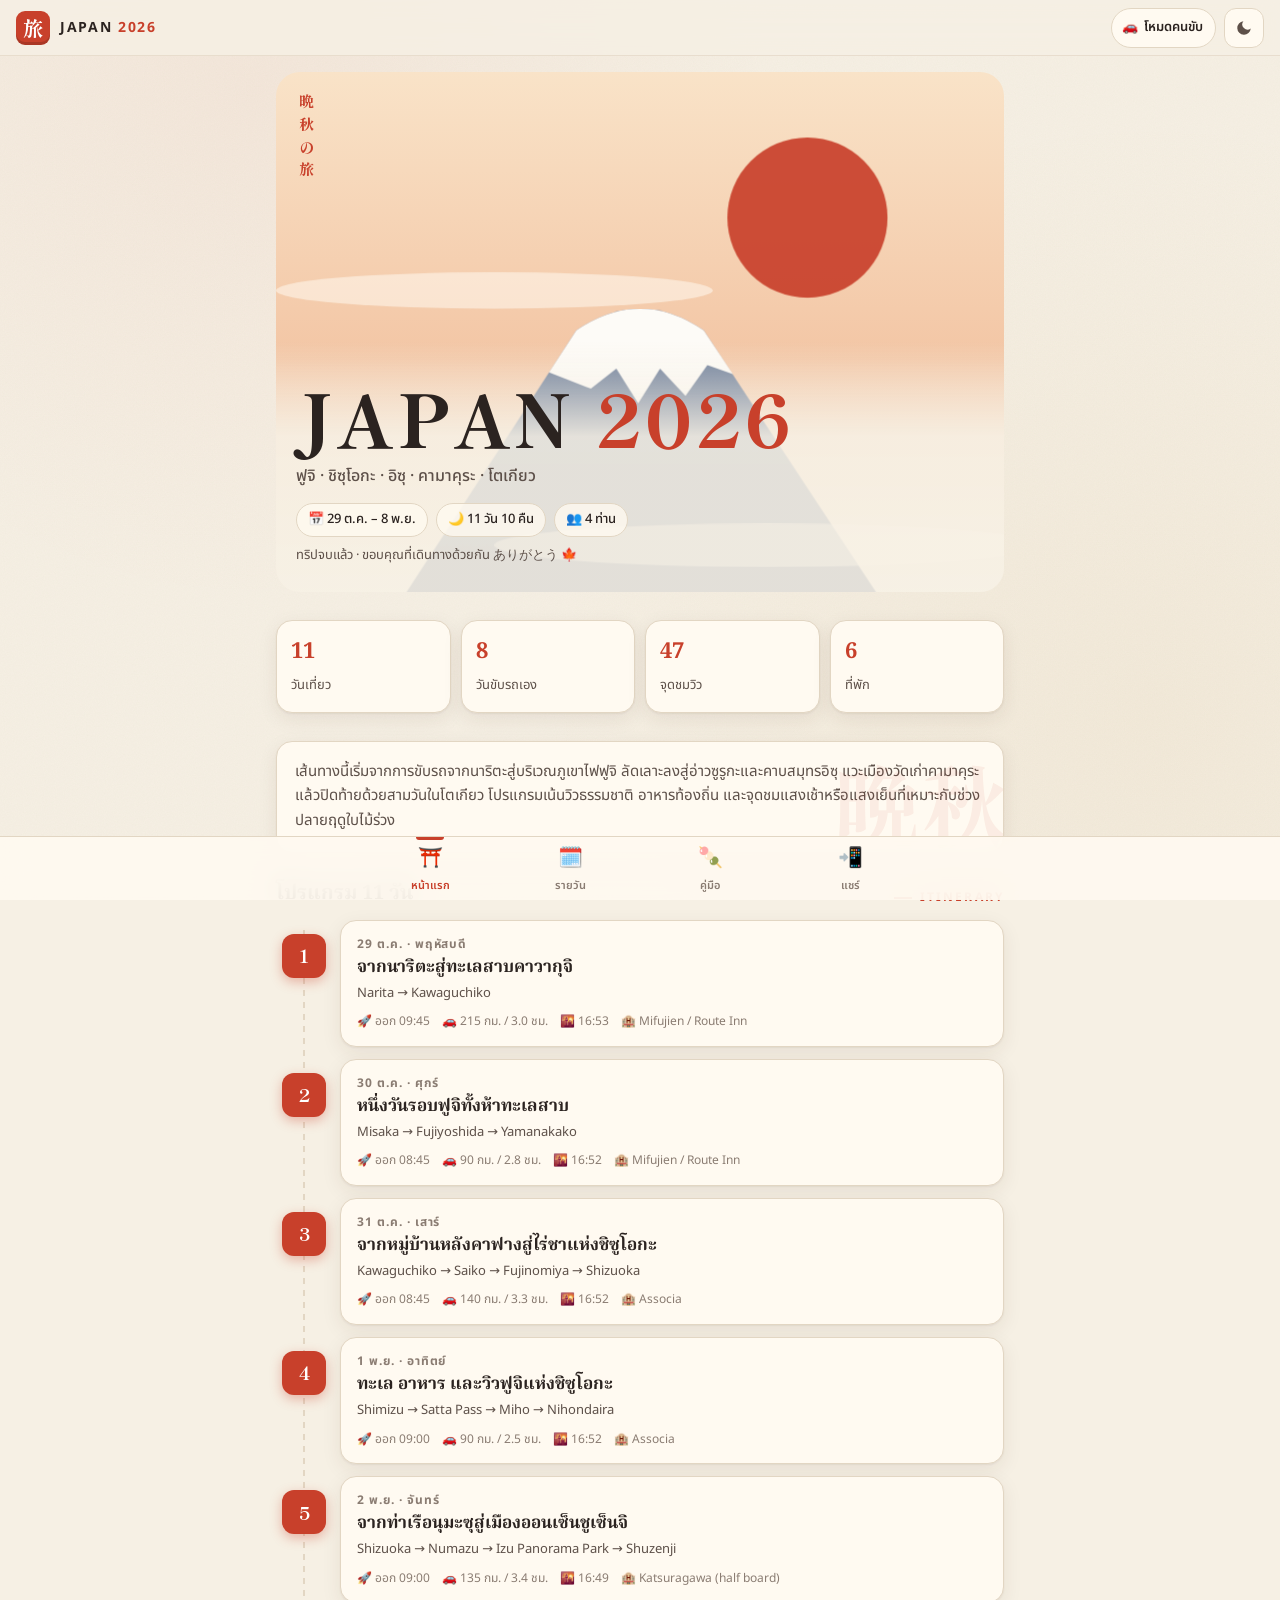
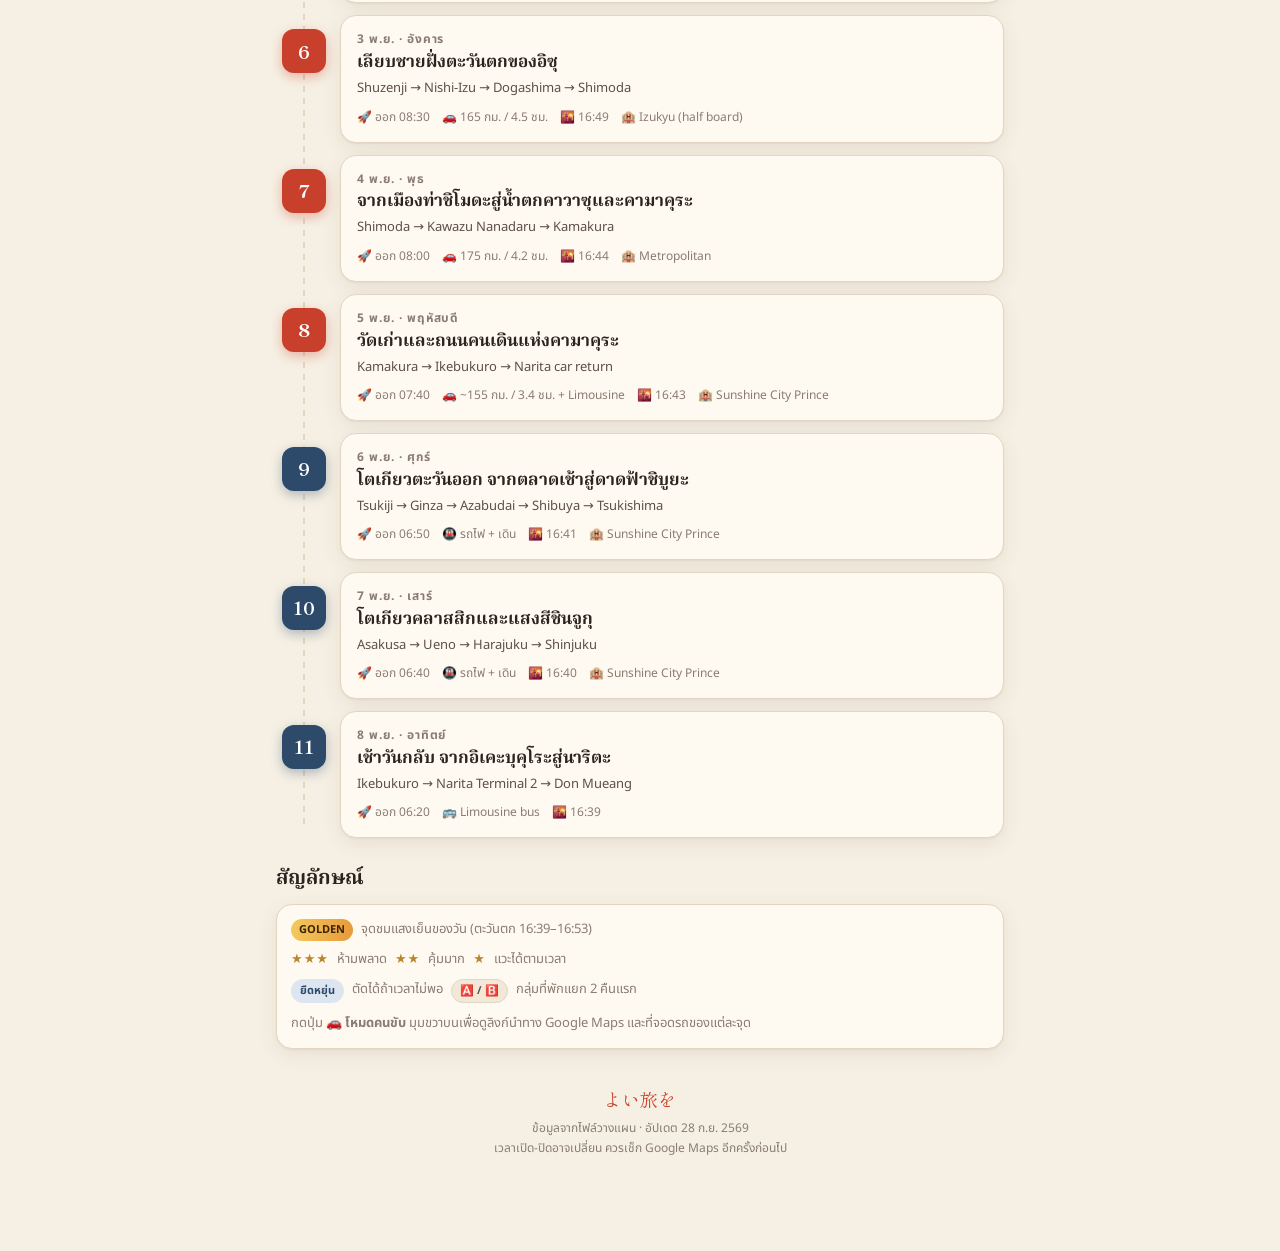
==== site/index.html @ 9a6230aa "Add Japan 2026 trip website for GitHub Pages Static, no-build site (HTML/CSS/JS + JSON) with a late-" ====
<!doctype html>
<html lang="th">
<head>
  <meta charset="utf-8">
  <meta name="viewport" content="width=device-width, initial-scale=1, viewport-fit=cover">
  <meta name="robots" content="noindex, nofollow">
  <title>Japan 2026 · 晩秋の旅</title>
  <meta name="description" content="โปรแกรมทริปญี่ปุ่น 29 ต.ค. – 8 พ.ย. 2026 · ฟูจิ ชิซุโอกะ อิซุ คามาคุระ โตเกียว">
  <meta name="theme-color" content="#f6f0e4" media="(prefers-color-scheme: light)">
  <meta name="theme-color" content="#16120f" media="(prefers-color-scheme: dark)">
  <meta property="og:title" content="Japan 2026 · 晩秋の旅">
  <meta property="og:description" content="11 วัน 10 คืน · ฟูจิ ชิซุโอกะ อิซุ คามาคุระ โตเกียว">
  <meta property="og:image" content="https://boytheerapol.github.io/japan-2026/icons/og.png">
  <link rel="manifest" href="manifest.webmanifest">
  <link rel="icon" href="icons/icon.svg" type="image/svg+xml">
  <link rel="apple-touch-icon" href="icons/apple-touch-icon.png">
  <meta name="apple-mobile-web-app-capable" content="yes">
  <meta name="apple-mobile-web-app-status-bar-style" content="default">
  <meta name="apple-mobile-web-app-title" content="Japan 2026">
  <link rel="preconnect" href="https://fonts.googleapis.com">
  <link rel="preconnect" href="https://fonts.gstatic.com" crossorigin>
  <link href="https://fonts.googleapis.com/css2?family=Noto+Sans+Thai:wght@400;500;600;700&family=Noto+Serif+Thai:wght@600;700&family=Shippori+Mincho:wght@600;800&display=swap" rel="stylesheet">
  <link rel="stylesheet" href="styles.css">
</head>
<body>
  <a class="skip" href="#main">ข้ามไปเนื้อหา</a>

  <header class="topbar" id="topbar">
    <a class="brand" href="#/" aria-label="หน้าแรก">
      <span class="brand-mark" aria-hidden="true">旅</span>
      <span class="brand-text">JAPAN <b>2026</b></span>
    </a>
    <div class="top-actions">
      <button class="mode-toggle" id="modeToggle" type="button" aria-pressed="false">
        <span class="mode-icon" aria-hidden="true">🚗</span>
        <span class="mode-label">โหมดคนขับ</span>
      </button>
      <button class="icon-btn" id="themeToggle" type="button" aria-label="สลับธีมสว่าง/มืด">
        <svg viewBox="0 0 24 24" aria-hidden="true"><path d="M21 12.8A9 9 0 1 1 11.2 3a7 7 0 0 0 9.8 9.8Z"/></svg>
      </button>
    </div>
  </header>

  <div class="offline-pill" id="offlinePill" hidden>ออฟไลน์ · ใช้ข้อมูลที่บันทึกไว้</div>

  <main id="main" tabindex="-1">
    <div class="loading" id="loading">
      <div class="loading-fuji" aria-hidden="true"></div>
      <p>กำลังโหลดโปรแกรม…</p>
    </div>
  </main>

  <nav class="tabbar" id="tabbar" aria-label="เมนูหลัก">
    <a href="#/" data-tab="home"><span aria-hidden="true">⛩️</span><small>หน้าแรก</small></a>
    <a href="#/day/1" data-tab="day"><span aria-hidden="true">🗓️</span><small>รายวัน</small></a>
    <a href="#/parking" data-tab="parking" class="driver-only"><span aria-hidden="true">🅿️</span><small>ที่จอด</small></a>
    <a href="#/guide/food" data-tab="guide"><span aria-hidden="true">🍡</span><small>คู่มือ</small></a>
    <a href="#/share" data-tab="share"><span aria-hidden="true">📲</span><small>แชร์</small></a>
  </nav>

  <div class="toast" id="toast" role="status" aria-live="polite"></div>

  <svg width="0" height="0" style="position:absolute" aria-hidden="true">
    <symbol id="leaf" viewBox="0 0 100 100">
      <path d="M50 4 58 30 79 17 72 41 96 44 76 58 86 76 61 68 53 92 51 99 49 99 47 92 39 68 14 76 24 58 4 44 28 41 21 17 42 30Z"/>
    </symbol>
  </svg>

  <script src="app.js" defer></script>
</body>
</html>
---- site/styles.css ----
/* ==========================================================================
   Japan 2026 — 晩秋 (late autumn) theme
   Washi paper, vermillion torii, momiji, sumi ink. Mobile first.
   ========================================================================== */

:root {
  --washi: #f6f0e4;
  --paper: #fffaf1;
  --paper-2: #f1e8d8;
  --ink: #2b2320;
  --ink-2: #5d5049;
  --ink-3: #8a7c72;
  --line: #e2d6c3;
  --shu: #c8402b;          /* vermillion (torii) */
  --shu-soft: #f7dfd6;
  --momiji: #d9642b;
  --gold: #b8862e;
  --gold-soft: #f6e9c9;
  --matcha: #5f7340;
  --matcha-soft: #e6ecd8;
  --ai: #2e4a6b;           /* indigo */
  --ai-soft: #dde6f0;
  --sky-1: #f9e3c8;
  --sky-2: #f3c6a5;
  --fuji-1: #6d7f9c;
  --fuji-2: #45587a;
  --snow: #fdfbf7;
  --shadow: 0 1px 2px rgb(60 40 20 / .06), 0 6px 20px rgb(60 40 20 / .08);
  --shadow-lg: 0 10px 40px rgb(60 40 20 / .16);
  --radius: 16px;
  --radius-sm: 10px;
  --tabbar-h: 64px;
  --topbar-h: 56px;
  --safe-b: env(safe-area-inset-bottom, 0px);
  --font: "Noto Sans Thai", system-ui, -apple-system, "Segoe UI", sans-serif;
  --font-head: "Noto Serif Thai", "Noto Sans Thai", serif;
  --font-jp: "Shippori Mincho", "Hiragino Mincho ProN", serif;
  color-scheme: light;
}

@media (prefers-color-scheme: dark) {
  :root:not([data-theme="light"]) {
    --washi: #16120f; --paper: #221c18; --paper-2: #2b241f; --ink: #f1e8da; --ink-2: #cdbfae;
    --ink-3: #9a8c7e; --line: #3a312a; --shu: #ef6a50; --shu-soft: #3d221c; --momiji: #f08a4b;
    --gold: #e3b458; --gold-soft: #3a2f1a; --matcha: #a9bd7f; --matcha-soft: #28301d;
    --ai: #9fbde0; --ai-soft: #1f2a38; --sky-1: #2a1e2a; --sky-2: #4a2a2a; --fuji-1: #3a4a66;
    --fuji-2: #26344d; --snow: #d9dfe8;
    --shadow: 0 1px 2px rgb(0 0 0 / .3), 0 6px 20px rgb(0 0 0 / .3);
    --shadow-lg: 0 10px 40px rgb(0 0 0 / .5);
    color-scheme: dark;
  }
}
:root[data-theme="dark"] {
  --washi: #16120f; --paper: #221c18; --paper-2: #2b241f; --ink: #f1e8da; --ink-2: #cdbfae;
  --ink-3: #9a8c7e; --line: #3a312a; --shu: #ef6a50; --shu-soft: #3d221c; --momiji: #f08a4b;
  --gold: #e3b458; --gold-soft: #3a2f1a; --matcha: #a9bd7f; --matcha-soft: #28301d;
  --ai: #9fbde0; --ai-soft: #1f2a38; --sky-1: #2a1e2a; --sky-2: #4a2a2a; --fuji-1: #3a4a66;
  --fuji-2: #26344d; --snow: #d9dfe8;
  --shadow: 0 1px 2px rgb(0 0 0 / .3), 0 6px 20px rgb(0 0 0 / .3);
  --shadow-lg: 0 10px 40px rgb(0 0 0 / .5);
  color-scheme: dark;
}

*, *::before, *::after { box-sizing: border-box; }
[hidden] { display: none !important; }
html { -webkit-text-size-adjust: 100%; scroll-behavior: smooth; }
body {
  margin: 0;
  font-family: var(--font);
  font-size: 16px;
  line-height: 1.65;
  color: var(--ink);
  background-color: var(--washi);
  /* washi fibre texture */
  background-image:
    radial-gradient(circle at 20% 10%, rgb(200 64 43 / .05), transparent 40%),
    radial-gradient(circle at 90% 80%, rgb(184 134 46 / .06), transparent 45%),
    url("data:image/svg+xml,%3Csvg xmlns='http://www.w3.org/2000/svg' width='160' height='160'%3E%3Cfilter id='n'%3E%3CfeTurbulence type='fractalNoise' baseFrequency='.9' numOctaves='2' stitchTiles='stitch'/%3E%3CfeColorMatrix values='0 0 0 0 .45 0 0 0 0 .35 0 0 0 0 .25 0 0 0 .06 0'/%3E%3C/filter%3E%3Crect width='100%25' height='100%25' filter='url(%23n)'/%3E%3C/svg%3E");
  background-attachment: fixed;
  padding-bottom: calc(var(--tabbar-h) + var(--safe-b) + 16px);
  overflow-x: hidden;
}
img, svg { display: block; max-width: 100%; }
a { color: var(--shu); }
button { font: inherit; color: inherit; }
h1, h2, h3 { font-family: var(--font-head); line-height: 1.3; margin: 0; }
p { margin: 0; }
.jp { font-family: var(--font-jp); }

.skip { position: absolute; left: -999px; top: 8px; background: var(--ink); color: var(--paper); padding: 8px 12px; border-radius: 8px; z-index: 100; }
.skip:focus { left: 8px; }
:focus-visible { outline: 3px solid var(--momiji); outline-offset: 2px; border-radius: 6px; }

/* ---------- Top bar ---------- */
.topbar {
  position: sticky; top: 0; z-index: 40;
  height: calc(var(--topbar-h) + env(safe-area-inset-top, 0px));
  padding: env(safe-area-inset-top, 0px) 16px 0;
  display: flex; align-items: center; justify-content: space-between; gap: 12px;
  background: color-mix(in srgb, var(--washi) 82%, transparent);
  backdrop-filter: blur(14px) saturate(1.2);
  -webkit-backdrop-filter: blur(14px) saturate(1.2);
  border-bottom: 1px solid color-mix(in srgb, var(--line) 70%, transparent);
}
.brand { display: flex; align-items: center; gap: 10px; text-decoration: none; color: var(--ink); }
.brand-mark {
  width: 34px; height: 34px; display: grid; place-items: center;
  font-family: var(--font-jp); font-weight: 800; font-size: 20px;
  color: #fff; background: var(--shu); border-radius: 9px;
  box-shadow: inset 0 -3px 0 rgb(0 0 0 / .15);
}
.brand-text { font-weight: 700; letter-spacing: .12em; font-size: 14px; }
.brand-text b { color: var(--shu); }
.top-actions { display: flex; gap: 8px; align-items: center; }
.icon-btn {
  width: 40px; height: 40px; border-radius: 12px; border: 1px solid var(--line);
  background: var(--paper); display: grid; place-items: center; cursor: pointer;
}
.icon-btn svg { width: 18px; height: 18px; fill: var(--ink-2); }
.mode-toggle {
  display: flex; align-items: center; gap: 6px; height: 40px; padding: 0 12px 0 10px;
  border-radius: 999px; border: 1px solid var(--line); background: var(--paper);
  cursor: pointer; font-size: 13px; font-weight: 600; transition: background .25s, color .25s, border-color .25s;
}
.mode-toggle[aria-pressed="true"] { background: var(--shu); border-color: var(--shu); color: #fff; }
.mode-toggle[aria-pressed="true"] .mode-icon { animation: vroom .5s ease; }
@keyframes vroom { 0% { transform: translateX(-6px); } 60% { transform: translateX(4px); } 100% { transform: none; } }

.offline-pill {
  position: sticky; top: calc(var(--topbar-h) + 6px); z-index: 30; margin: 6px auto 0; width: fit-content;
  font-size: 12px; padding: 4px 12px; border-radius: 999px; background: var(--ai); color: #fff;
}

/* ---------- Tab bar ---------- */
.tabbar {
  position: fixed; left: 0; right: 0; bottom: 0; z-index: 40;
  height: calc(var(--tabbar-h) + var(--safe-b)); padding-bottom: var(--safe-b);
  display: flex; justify-content: space-around; align-items: stretch;
  background: color-mix(in srgb, var(--paper) 90%, transparent);
  backdrop-filter: blur(14px); -webkit-backdrop-filter: blur(14px);
  border-top: 1px solid var(--line);
}
.tabbar a {
  flex: 1; display: flex; flex-direction: column; align-items: center; justify-content: center; gap: 2px;
  text-decoration: none; color: var(--ink-3); font-size: 20px; position: relative;
  transition: color .2s;
}
.tabbar small { font-size: 11px; font-weight: 600; }
.tabbar a[aria-current="page"] { color: var(--shu); }
.tabbar a[aria-current="page"]::before {
  content: ""; position: absolute; top: 0; width: 28px; height: 3px; border-radius: 0 0 3px 3px; background: var(--shu);
  animation: grow .3s ease;
}
@keyframes grow { from { transform: scaleX(0); } }
body:not(.driver) .driver-only { display: none !important; }
body.driver .friend-only { display: none !important; }

/* ---------- Layout ---------- */
main { max-width: 760px; margin: 0 auto; padding: 0 16px; outline: none; }
.view { animation: viewIn .45s cubic-bezier(.2,.7,.2,1); }
@keyframes viewIn { from { opacity: 0; transform: translateY(12px); } }
.section { margin-top: 28px; }
.section-head { display: flex; align-items: baseline; justify-content: space-between; gap: 12px; margin-bottom: 12px; }
.section-head h2 { font-size: 20px; }
.kicker {
  font-size: 12px; font-weight: 700; letter-spacing: .18em; text-transform: uppercase; color: var(--shu);
  display: inline-flex; align-items: center; gap: 8px;
}
.kicker::before { content: ""; width: 18px; height: 2px; background: currentColor; }
.muted { color: var(--ink-3); }
.small { font-size: 13px; }

.card {
  background: var(--paper); border: 1px solid var(--line); border-radius: var(--radius);
  box-shadow: var(--shadow);
}

/* reveal on scroll */
.reveal { opacity: 0; transform: translateY(18px); transition: opacity .6s ease, transform .6s cubic-bezier(.2,.7,.2,1); }
.reveal.in { opacity: 1; transform: none; }

/* ---------- Loading ---------- */
.loading { min-height: 60vh; display: grid; place-content: center; justify-items: center; gap: 16px; color: var(--ink-3); }
.loading-fuji {
  width: 90px; height: 54px; background: linear-gradient(var(--fuji-1), var(--fuji-2));
  clip-path: polygon(0 100%, 38% 12%, 62% 12%, 100% 100%); animation: pulse 1.4s ease-in-out infinite;
}
@keyframes pulse { 50% { opacity: .45; transform: translateY(-4px); } }

/* ---------- Hero ---------- */
.hero {
  position: relative; margin: 0 -16px; min-height: min(760px, calc(100svh - var(--topbar-h) - 20px)); min-height: 600px; overflow: hidden;
  display: flex; flex-direction: column; justify-content: flex-end;
  padding: 0 20px 26px; isolation: isolate;
}
.hero-sky {
  position: absolute; inset: 0; z-index: -3;
  background: linear-gradient(180deg, var(--sky-1) 0%, var(--sky-2) 55%, var(--washi) 100%);
}
.hero-art { position: absolute; inset: 0; z-index: -2; width: 100%; height: 100%; }
.hero-art .sun { transform-origin: center; animation: sunrise 2.4s cubic-bezier(.2,.7,.2,1) both; }
@keyframes sunrise { from { transform: translateY(70px); opacity: 0; } }
.hero-art .mist { animation: drift 18s ease-in-out infinite alternate; }
.hero-art .mist.m2 { animation-duration: 24s; animation-direction: alternate-reverse; }
@keyframes drift { to { transform: translateX(40px); } }
.hero-art .fuji { animation: rise 1.6s cubic-bezier(.2,.7,.2,1) both .2s; }
@keyframes rise { from { transform: translateY(40px); opacity: 0; } }
.hero-content { position: relative; animation: viewIn .9s cubic-bezier(.2,.7,.2,1) both .5s; }
.hero-jp {
  font-family: var(--font-jp); font-weight: 800; font-size: 15px; letter-spacing: .5em; color: var(--shu);
  writing-mode: vertical-rl; position: absolute; left: 18px; top: 22px;
  animation: viewIn 1s both .8s;
}
.hero-content::before {
  content: ""; position: absolute; inset: -40px -20px -26px; z-index: -1;
  background: linear-gradient(to bottom, transparent, color-mix(in srgb, var(--washi) 88%, transparent) 38%);
}
.hero h1 { font-family: var(--font-jp); font-size: clamp(44px, 13vw, 72px); font-weight: 800; letter-spacing: .04em; line-height: 1; }
.hero h1 span { color: var(--shu); }
.hero-sub { margin-top: 10px; font-size: 16px; color: var(--ink-2); font-weight: 500; }
.hero-meta { margin-top: 14px; display: flex; flex-wrap: wrap; gap: 8px; }
.chip {
  display: inline-flex; align-items: center; gap: 6px; padding: 5px 11px; border-radius: 999px;
  background: color-mix(in srgb, var(--paper) 80%, transparent); border: 1px solid var(--line);
  font-size: 13px; font-weight: 500; white-space: nowrap;
}

/* falling momiji */
.leaves { position: absolute; inset: 0; pointer-events: none; z-index: -1; overflow: hidden; }
.leaf {
  position: absolute; top: -40px; width: var(--s, 18px); height: var(--s, 18px);
  fill: var(--c, var(--momiji)); opacity: .9;
  animation: fall var(--d, 11s) linear var(--delay, 0s) infinite;
}
.leaf svg { width: 100%; height: 100%; animation: spin var(--sd, 4s) ease-in-out infinite alternate; }
@keyframes fall {
  0% { transform: translate3d(0, -40px, 0); }
  100% { transform: translate3d(var(--x, 60px), 560px, 0); }
}
@keyframes spin { from { transform: rotate(-35deg) rotateY(0); } to { transform: rotate(55deg) rotateY(160deg); } }

/* countdown */
.countdown { margin-top: 18px; display: grid; grid-template-columns: repeat(4, 1fr); gap: 8px; }
.countdown div {
  background: var(--paper); border: 1px solid var(--line); border-radius: 12px; padding: 8px 4px; text-align: center;
  box-shadow: var(--shadow);
}
.countdown b { display: block; font-family: var(--font-jp); font-size: 26px; line-height: 1.1; color: var(--ink); font-variant-numeric: tabular-nums; }
.countdown small { font-size: 11px; color: var(--ink-3); }
.countdown-note { margin-top: 8px; font-size: 13px; color: var(--ink-2); }

/* stats */
.stats { display: grid; grid-template-columns: repeat(2, 1fr); gap: 10px; }
@media (min-width: 560px) { .stats { grid-template-columns: repeat(4, 1fr); } }
.stat { padding: 14px; }
.stat b { display: block; font-size: 22px; font-family: var(--font-head); color: var(--shu); }
.stat span { font-size: 13px; color: var(--ink-2); }

.overview { padding: 18px; font-size: 15px; color: var(--ink-2); position: relative; overflow: hidden; }
.overview::after {
  content: "晩秋"; position: absolute; right: -6px; bottom: -22px; font-family: var(--font-jp); font-size: 88px;
  color: var(--shu); opacity: .07; font-weight: 800;
}

/* legend */
.legend { display: flex; flex-wrap: wrap; gap: 8px; }

/* ---------- Day list (home) ---------- */
.daylist { list-style: none; margin: 0; padding: 0; position: relative; }
.daylist::before {
  content: ""; position: absolute; left: 27px; top: 10px; bottom: 10px; width: 2px;
  background: repeating-linear-gradient(to bottom, var(--line) 0 6px, transparent 6px 12px);
}
.daylist li { position: relative; padding-left: 64px; margin-bottom: 12px; }
.day-bullet {
  position: absolute; left: 6px; top: 14px; width: 44px; height: 44px; border-radius: 12px;
  display: grid; place-items: center; background: var(--shu); color: #fff; font-family: var(--font-jp);
  font-weight: 800; font-size: 18px; box-shadow: 0 4px 12px rgb(200 64 43 / .35);
}
.daylist li.tokyo .day-bullet { background: var(--ai); box-shadow: 0 4px 12px rgb(46 74 107 / .35); }
.day-card {
  display: block; text-decoration: none; color: inherit; padding: 14px 16px;
  transition: transform .2s ease, box-shadow .2s ease;
}
.day-card:hover { transform: translateY(-2px); box-shadow: var(--shadow-lg); }
.day-card:active { transform: scale(.985); }
.day-card .d-date { font-size: 12px; font-weight: 700; letter-spacing: .08em; color: var(--ink-3); }
.day-card h3 { font-size: 17px; margin: 2px 0 4px; }
.day-card .d-route { font-size: 13px; color: var(--ink-2); }
.day-card .d-meta { display: flex; flex-wrap: wrap; gap: 6px 12px; margin-top: 8px; font-size: 12px; color: var(--ink-3); }

/* ---------- Day view ---------- */
.daynav {
  position: sticky; top: calc(var(--topbar-h) + env(safe-area-inset-top, 0px)); z-index: 20;
  margin: 0 -16px; padding: 10px 16px; display: flex; gap: 8px; overflow-x: auto;
  scrollbar-width: none; background: color-mix(in srgb, var(--washi) 88%, transparent);
  backdrop-filter: blur(10px); -webkit-backdrop-filter: blur(10px);
  scroll-snap-type: x proximity;
}
.daynav::-webkit-scrollbar { display: none; }
.daynav a {
  flex: 0 0 auto; scroll-snap-align: center; text-decoration: none; color: var(--ink-2);
  border: 1px solid var(--line); background: var(--paper); border-radius: 12px; padding: 5px 10px;
  text-align: center; min-width: 54px; line-height: 1.25; transition: all .2s;
}
.daynav a b { display: block; font-size: 15px; font-family: var(--font-jp); }
.daynav a small { font-size: 10px; }
.daynav a[aria-current="true"] { background: var(--shu); border-color: var(--shu); color: #fff; transform: translateY(-1px); box-shadow: 0 4px 12px rgb(200 64 43 / .3); }

.day-hero { padding: 22px 0 6px; position: relative; }
.day-num {
  font-family: var(--font-jp); font-weight: 800; font-size: 72px; line-height: .9; color: var(--shu);
  opacity: .14; position: absolute; right: 0; top: 10px; letter-spacing: -.02em;
}
.day-hero h1 { font-size: clamp(24px, 6.6vw, 32px); margin-top: 6px; }
.day-hero .subtitle { font-size: 14px; color: var(--ink-2); margin-top: 4px; font-weight: 600; }
.day-hero .intro { margin-top: 10px; color: var(--ink-2); font-size: 15px; }
.facts { display: grid; grid-template-columns: repeat(2, 1fr); gap: 8px; margin-top: 16px; }
@media (min-width: 560px) { .facts { grid-template-columns: repeat(4, 1fr); } }
.fact { padding: 10px 12px; }
.fact small { display: block; font-size: 11px; color: var(--ink-3); font-weight: 600; }
.fact b { font-size: 14px; font-weight: 600; }
.fact.wide { grid-column: 1 / -1; }

.alert {
  display: flex; gap: 12px; padding: 12px 14px; border-radius: var(--radius-sm); margin-top: 12px;
  background: var(--shu-soft); border: 1px solid color-mix(in srgb, var(--shu) 35%, transparent);
  font-size: 14px;
}
.alert .a-icon { font-size: 20px; line-height: 1.3; }
.alert b { display: block; }
.tip { background: var(--ai-soft); border-color: color-mix(in srgb, var(--ai) 30%, transparent); }

/* navigation block (driver) */
.navblock { padding: 14px; margin-top: 16px; background: linear-gradient(135deg, var(--paper), var(--paper-2)); }
.navblock h2 { font-size: 17px; display: flex; align-items: center; gap: 8px; }
.route { padding: 12px 0; border-top: 1px dashed var(--line); }
.route:first-of-type { border-top: 0; }
.route-head { display: flex; justify-content: space-between; gap: 8px; align-items: baseline; }
.route-head b { font-size: 14px; }
.route-head span { font-size: 12px; color: var(--ink-3); white-space: nowrap; }
.stops { display: flex; flex-wrap: wrap; gap: 4px; margin: 8px 0; font-size: 12px; color: var(--ink-2); }
.stops span { background: var(--paper); border: 1px solid var(--line); border-radius: 6px; padding: 1px 7px; }
.stops i { font-style: normal; color: var(--ink-3); }
.route .note { font-size: 12px; color: var(--ink-3); margin-bottom: 8px; }
.route.backup { opacity: .92; }

.btn {
  display: inline-flex; align-items: center; justify-content: center; gap: 8px; min-height: 48px;
  padding: 10px 18px; border-radius: 14px; text-decoration: none; font-weight: 700; font-size: 15px;
  border: 0; cursor: pointer; position: relative; overflow: hidden;
  transition: transform .15s ease, box-shadow .2s ease, filter .2s;
  -webkit-tap-highlight-color: transparent;
}
.btn:active { transform: scale(.97); }
.btn-primary { background: var(--shu); color: #fff; box-shadow: 0 6px 16px rgb(200 64 43 / .3); }
.btn-primary:hover { filter: brightness(1.05); }
.btn-dark { background: var(--ai); color: #fff; }
.btn-ghost { background: var(--paper); color: var(--ink); border: 1px solid var(--line); }
.btn-block { width: 100%; }
.btn-sm { min-height: 40px; padding: 8px 12px; font-size: 13px; border-radius: 12px; }
.btn .ripple { position: absolute; border-radius: 50%; background: rgb(255 255 255 / .45); transform: scale(0); animation: ripple .6s ease-out; pointer-events: none; }
@keyframes ripple { to { transform: scale(4); opacity: 0; } }
.btn-row { display: grid; grid-template-columns: 1fr 1fr; gap: 8px; }
.btn-row.three { grid-template-columns: 1fr 1fr auto; }

/* ---------- Timeline ---------- */
.timeline { list-style: none; padding: 0; margin: 20px 0 0; position: relative; }
.timeline::before {
  content: ""; position: absolute; left: 51px; top: 0; bottom: 0; width: 2px; background: var(--line);
}
.t-item { position: relative; display: grid; grid-template-columns: 44px 1fr; gap: 14px; margin-bottom: 12px; }
.t-time { font-size: 12px; font-weight: 700; color: var(--ink-2); text-align: right; padding-top: 14px; line-height: 1.2; font-variant-numeric: tabular-nums; }
.t-time small { display: block; font-weight: 500; color: var(--ink-3); }
.t-dot {
  position: absolute; left: 45px; top: 16px; width: 14px; height: 14px; border-radius: 50%;
  background: var(--paper); border: 3px solid var(--c, var(--ink-3)); z-index: 1;
}
.t-card { padding: 12px 14px 12px 16px; border-left: 4px solid var(--c, var(--line)); }
.t-type { font-size: 12px; font-weight: 700; color: var(--c, var(--ink-3)); display: flex; flex-wrap: wrap; align-items: center; gap: 6px; }
.t-card h3 { font-size: 16px; margin: 3px 0 2px; font-family: var(--font); font-weight: 700; }
.stars { color: var(--gold); letter-spacing: 1px; font-size: 13px; }
.badges { display: flex; flex-wrap: wrap; gap: 6px; margin: 6px 0 2px; }
.badge {
  font-size: 11px; font-weight: 700; padding: 2px 8px; border-radius: 999px; background: var(--paper-2);
  color: var(--ink-2); border: 1px solid var(--line); white-space: nowrap;
}
.badge.gold { background: linear-gradient(90deg, #f3c95c, #e79a3a); color: #3b2305; border: 0; }
.badge.red { background: var(--shu); color: #fff; border: 0; }
.badge.green { background: var(--matcha-soft); color: var(--matcha); border-color: transparent; }
.badge.blue { background: var(--ai-soft); color: var(--ai); border-color: transparent; }
.t-info { display: grid; gap: 2px; font-size: 13px; color: var(--ink-2); margin-top: 6px; }
.t-info div { display: flex; gap: 6px; }
.t-info span:first-child { flex: 0 0 auto; }
.t-detail { font-size: 14px; color: var(--ink-2); margin-top: 8px; }
.t-detail p + p { margin-top: 6px; }
.clamp { display: -webkit-box; -webkit-line-clamp: 3; -webkit-box-orient: vertical; overflow: hidden; }
.more-btn { background: none; border: 0; color: var(--shu); font-weight: 600; font-size: 13px; padding: 4px 0 0; cursor: pointer; }
.sub { margin-top: 10px; padding: 10px 12px; border-radius: 10px; font-size: 13px; }
.sub b { display: block; font-size: 12px; margin-bottom: 2px; }
.sub.backup { background: var(--gold-soft); }
.sub.rule { background: var(--ai-soft); }
.sub.park { background: var(--matcha-soft); }
.sub.park .btn-row { margin-top: 8px; }
.sub.park .lot-label { display: block; margin-top: 10px; font-size: 12px; font-weight: 700; color: var(--matcha); }

/* compact transit rows */
.t-item.move .t-card { box-shadow: none; background: transparent; border: 0; padding: 8px 0 8px 4px; }
.t-item.move h3 { font-size: 14px; font-weight: 600; color: var(--ink-2); margin: 0; }
.t-item.move .t-type { display: none; }
.t-item.move .t-dot { width: 10px; height: 10px; left: 47px; top: 14px; border-width: 2px; }
.t-item.move .move-meta { font-size: 12px; color: var(--ink-3); }
.t-item.move .t-detail { font-size: 12px; margin-top: 2px; }
.t-item.cut .t-card { opacity: .6; }
.t-item.cut h3 { text-decoration: line-through; }
.t-item.backupItem .t-card { border-style: dashed; border-left-style: solid; }

/* type colors */
.c-view { --c: var(--gold); }
.c-golden { --c: var(--momiji); }
.c-food { --c: var(--shu); }
.c-hotel { --c: var(--ai); }
.c-onsen { --c: #b25a8a; }
.c-shop { --c: var(--matcha); }
.c-move { --c: var(--ink-3); }
.c-flight { --c: var(--ai); }
.c-backup { --c: var(--gold); }
.c-meet { --c: var(--matcha); }
.t-item.c-golden .t-card { background: linear-gradient(135deg, var(--paper) 55%, color-mix(in srgb, var(--momiji) 14%, var(--paper))); }

/* parking list */
.pfilter { display: flex; gap: 6px; overflow-x: auto; scrollbar-width: none; margin: 14px -16px 0; padding: 0 16px 4px; }
.pfilter::-webkit-scrollbar { display: none; }
.pfilter button {
  flex: 0 0 auto; border: 1px solid var(--line); background: var(--paper); border-radius: 999px;
  padding: 6px 12px; font-size: 13px; font-weight: 600; cursor: pointer;
}
.pfilter button[aria-pressed="true"] { background: var(--matcha); border-color: var(--matcha); color: #fff; }
.plot { padding: 14px; margin-top: 10px; }
.plot-head { display: flex; justify-content: space-between; gap: 8px; }
.plot h3 { font-size: 16px; font-family: var(--font); font-weight: 700; }
.plot .lotname { font-size: 14px; color: var(--matcha); font-weight: 600; margin-top: 2px; }
.plot dl { display: grid; grid-template-columns: auto 1fr; gap: 2px 10px; font-size: 13px; margin: 8px 0 10px; color: var(--ink-2); }
.plot dt { color: var(--ink-3); }
.plot dd { margin: 0; }
.plot .btn-row { margin-top: 6px; }

/* ---------- Guides ---------- */
.seg { display: flex; gap: 6px; overflow-x: auto; scrollbar-width: none; margin: 16px -16px 0; padding: 0 16px 4px; }
.seg::-webkit-scrollbar { display: none; }
.seg a {
  flex: 0 0 auto; text-decoration: none; color: var(--ink-2); border: 1px solid var(--line); background: var(--paper);
  border-radius: 999px; padding: 7px 14px; font-size: 14px; font-weight: 600;
}
.seg a[aria-current="page"] { background: var(--ink); border-color: var(--ink); color: var(--paper); }
.search {
  width: 100%; margin-top: 12px; padding: 12px 14px 12px 40px; border-radius: 14px; border: 1px solid var(--line);
  background: var(--paper) url("data:image/svg+xml,%3Csvg xmlns='http://www.w3.org/2000/svg' viewBox='0 0 24 24' fill='none' stroke='%238a7c72' stroke-width='2'%3E%3Ccircle cx='11' cy='11' r='7'/%3E%3Cpath d='m20 20-3.5-3.5'/%3E%3C/svg%3E") 12px center / 18px no-repeat;
  font: inherit; color: var(--ink);
}
details.group { margin-top: 12px; overflow: hidden; }
details.group summary {
  list-style: none; cursor: pointer; padding: 14px 16px; display: flex; justify-content: space-between; align-items: center;
  font-weight: 700; font-family: var(--font-head);
}
details.group summary::-webkit-details-marker { display: none; }
details.group summary::after { content: "＋"; color: var(--shu); transition: transform .25s; }
details.group[open] summary::after { transform: rotate(45deg); }
details.group summary small { font-family: var(--font); font-weight: 500; color: var(--ink-3); margin-left: 6px; }
.g-row { padding: 12px 16px; border-top: 1px solid var(--line); }
.g-row h4 { margin: 0; font-size: 15px; display: flex; flex-wrap: wrap; gap: 6px; align-items: baseline; }
.g-row p { font-size: 13px; color: var(--ink-2); margin-top: 3px; }
.g-row .g-meta { display: flex; flex-wrap: wrap; gap: 4px 12px; font-size: 12px; color: var(--ink-3); margin-top: 4px; }
.checklist { list-style: none; padding: 0; margin: 0; }
.checklist li { display: flex; gap: 10px; padding: 10px 16px; border-top: 1px solid var(--line); font-size: 14px; }
.checklist li::before { content: "◻︎"; color: var(--shu); }

/* ---------- Share ---------- */
.share-card { padding: 20px; text-align: center; }
.qr { width: 220px; margin: 14px auto; padding: 12px; background: #fff; border-radius: 16px; box-shadow: var(--shadow); }
.qr img { width: 100%; height: auto; image-rendering: pixelated; }
.url-box { font-size: 13px; word-break: break-all; color: var(--ink-2); background: var(--paper-2); border-radius: 10px; padding: 8px 10px; margin: 8px 0 14px; }
.steps { text-align: left; font-size: 14px; color: var(--ink-2); padding-left: 20px; margin: 8px 0 0; }
.steps li + li { margin-top: 4px; }

.toast {
  position: fixed; left: 50%; bottom: calc(var(--tabbar-h) + var(--safe-b) + 14px); transform: translate(-50%, 20px);
  background: var(--ink); color: var(--paper); padding: 10px 16px; border-radius: 12px; font-size: 14px;
  opacity: 0; pointer-events: none; transition: all .3s; z-index: 60; max-width: calc(100% - 32px);
}
.toast.show { opacity: 1; transform: translate(-50%, 0); }

.footer { margin: 36px 0 12px; text-align: center; font-size: 12px; color: var(--ink-3); }
.footer .jp { font-size: 18px; color: var(--shu); display: block; margin-bottom: 4px; }

.empty { padding: 20px; text-align: center; color: var(--ink-3); }

@media (min-width: 900px) {
  .hero { margin: 16px 0 0; border-radius: 24px; min-height: 520px; }
  .daynav { margin: 0; border-radius: 0 0 14px 14px; }
}

@media (prefers-reduced-motion: reduce) {
  *, *::before, *::after { animation-duration: .001ms !important; animation-iteration-count: 1 !important; transition-duration: .001ms !important; scroll-behavior: auto !important; }
  .leaves { display: none; }
  .reveal { opacity: 1; transform: none; }
}

@media (min-width: 900px) {
  .tabbar { justify-content: center; }
  .tabbar a { flex: 0 1 140px; }
}
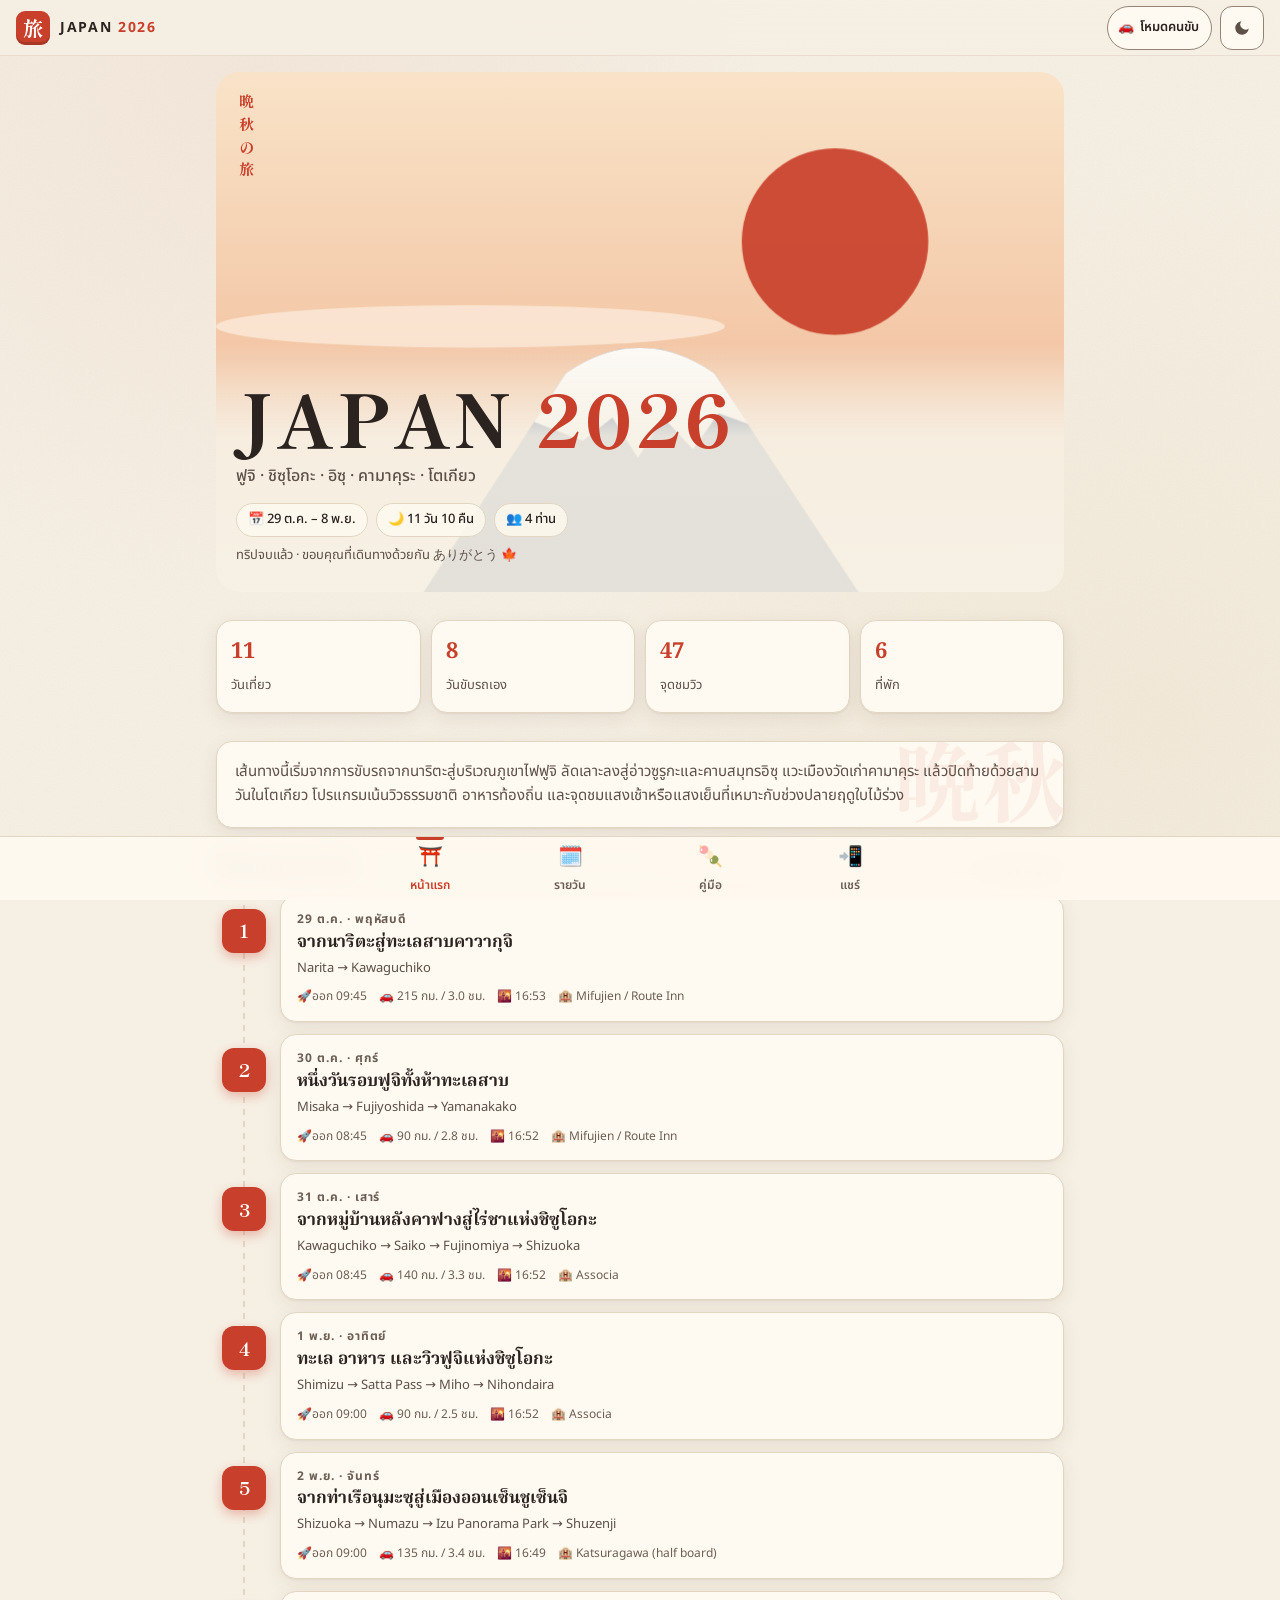
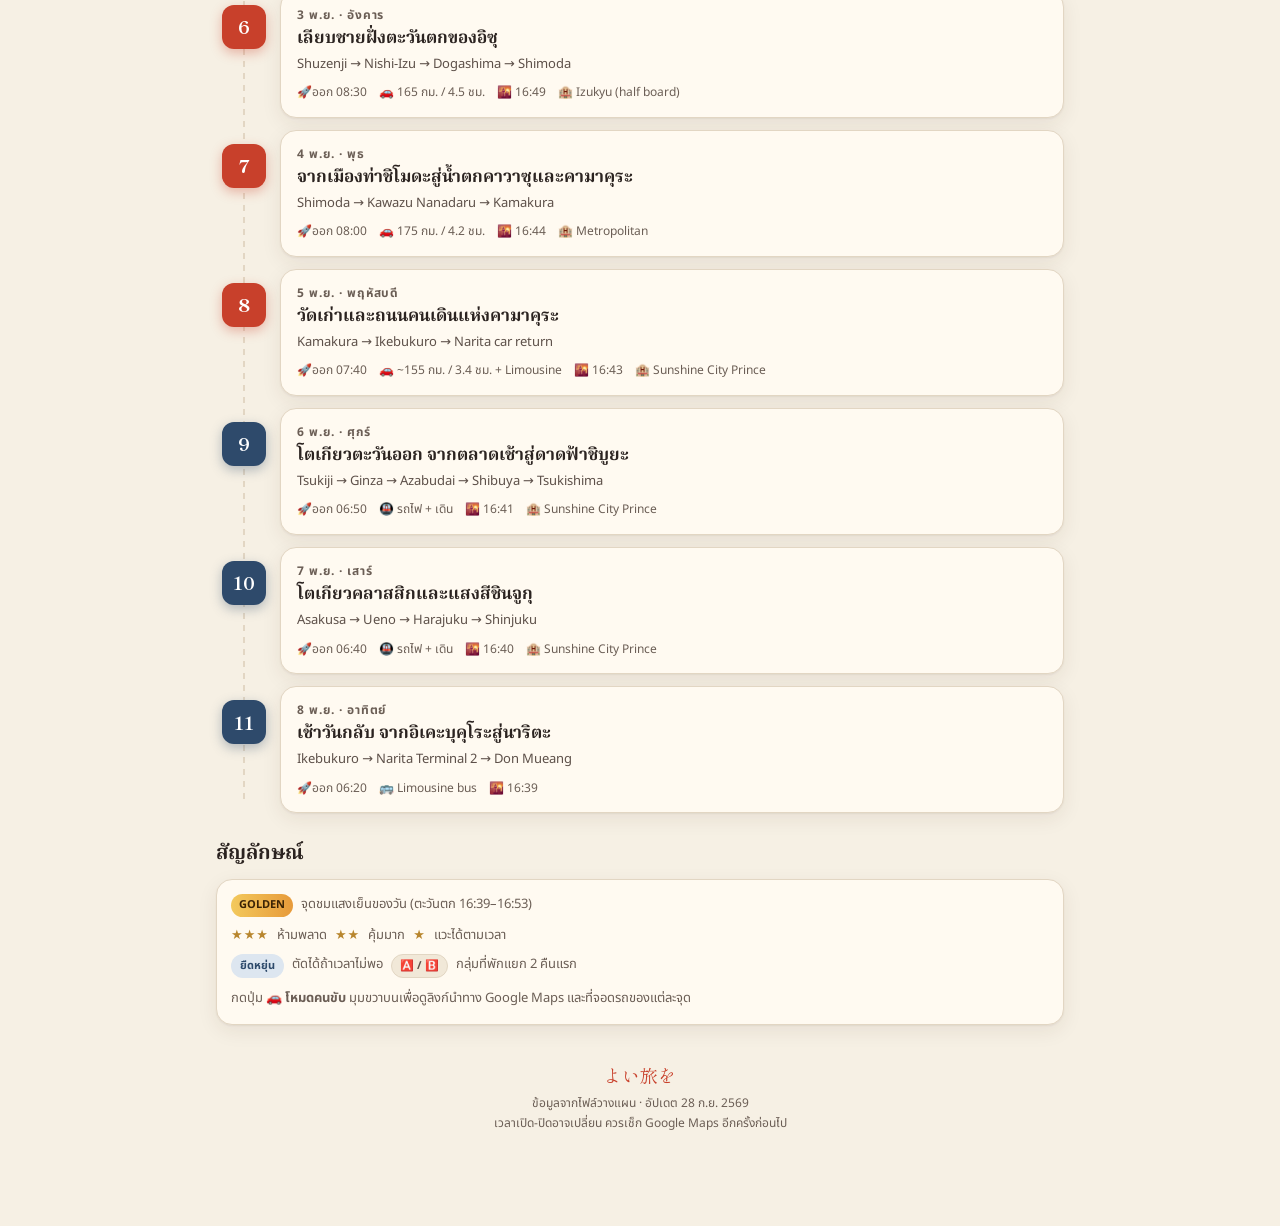
==== commit 54a0d2f3: "Improve accessibility and responsive layout of trip site - Fix WCAG AA contrast: --on-accent token f" ====
--- a/site/index.html
+++ b/site/index.html
@@ -35,7 +35,7 @@
         <span class="mode-icon" aria-hidden="true">🚗</span>
         <span class="mode-label">โหมดคนขับ</span>
       </button>
-      <button class="icon-btn" id="themeToggle" type="button" aria-label="สลับธีมสว่าง/มืด">
+      <button class="icon-btn" id="themeToggle" type="button" aria-pressed="false" aria-label="ธีมมืด">
         <svg viewBox="0 0 24 24" aria-hidden="true"><path d="M21 12.8A9 9 0 1 1 11.2 3a7 7 0 0 0 9.8 9.8Z"/></svg>
       </button>
     </div>
--- a/site/styles.css
+++ b/site/styles.css
@@ -9,14 +9,16 @@
   --paper-2: #f1e8d8;
   --ink: #2b2320;
   --ink-2: #5d5049;
-  --ink-3: #8a7c72;
+  --ink-3: #6b5e55;
   --line: #e2d6c3;
+  --line-strong: #948372;   /* >=3:1 boundary for form controls */
+  --on-accent: #fff;        /* text on shu/ai/matcha fills */
   --shu: #c8402b;          /* vermillion (torii) */
   --shu-soft: #f7dfd6;
   --momiji: #d9642b;
   --gold: #b8862e;
   --gold-soft: #f6e9c9;
-  --matcha: #5f7340;
+  --matcha: #56693a;
   --matcha-soft: #e6ecd8;
   --ai: #2e4a6b;           /* indigo */
   --ai-soft: #dde6f0;
@@ -44,7 +46,7 @@
     --ink-3: #9a8c7e; --line: #3a312a; --shu: #ef6a50; --shu-soft: #3d221c; --momiji: #f08a4b;
     --gold: #e3b458; --gold-soft: #3a2f1a; --matcha: #a9bd7f; --matcha-soft: #28301d;
     --ai: #9fbde0; --ai-soft: #1f2a38; --sky-1: #2a1e2a; --sky-2: #4a2a2a; --fuji-1: #3a4a66;
-    --fuji-2: #26344d; --snow: #d9dfe8;
+    --fuji-2: #26344d; --snow: #d9dfe8; --line-strong: #7a6b5d; --on-accent: #1a1210;
     --shadow: 0 1px 2px rgb(0 0 0 / .3), 0 6px 20px rgb(0 0 0 / .3);
     --shadow-lg: 0 10px 40px rgb(0 0 0 / .5);
     color-scheme: dark;
@@ -55,7 +57,7 @@
   --ink-3: #9a8c7e; --line: #3a312a; --shu: #ef6a50; --shu-soft: #3d221c; --momiji: #f08a4b;
   --gold: #e3b458; --gold-soft: #3a2f1a; --matcha: #a9bd7f; --matcha-soft: #28301d;
   --ai: #9fbde0; --ai-soft: #1f2a38; --sky-1: #2a1e2a; --sky-2: #4a2a2a; --fuji-1: #3a4a66;
-  --fuji-2: #26344d; --snow: #d9dfe8;
+  --fuji-2: #26344d; --snow: #d9dfe8; --line-strong: #7a6b5d; --on-accent: #1a1210;
   --shadow: 0 1px 2px rgb(0 0 0 / .3), 0 6px 20px rgb(0 0 0 / .3);
   --shadow-lg: 0 10px 40px rgb(0 0 0 / .5);
   color-scheme: dark;
@@ -89,6 +91,10 @@
 
 .skip { position: absolute; left: -999px; top: 8px; background: var(--ink); color: var(--paper); padding: 8px 12px; border-radius: 8px; z-index: 100; }
 .skip:focus { left: 8px; }
+.sr-only {
+  position: absolute !important; width: 1px; height: 1px; padding: 0; margin: -1px;
+  overflow: hidden; clip: rect(0 0 0 0); white-space: nowrap; border: 0;
+}
 :focus-visible { outline: 3px solid var(--momiji); outline-offset: 2px; border-radius: 6px; }
 
 /* ---------- Top bar ---------- */
@@ -106,29 +112,29 @@
 .brand-mark {
   width: 34px; height: 34px; display: grid; place-items: center;
   font-family: var(--font-jp); font-weight: 800; font-size: 20px;
-  color: #fff; background: var(--shu); border-radius: 9px;
+  color: var(--on-accent); background: var(--shu); border-radius: 9px;
   box-shadow: inset 0 -3px 0 rgb(0 0 0 / .15);
 }
 .brand-text { font-weight: 700; letter-spacing: .12em; font-size: 14px; }
 .brand-text b { color: var(--shu); }
 .top-actions { display: flex; gap: 8px; align-items: center; }
 .icon-btn {
-  width: 40px; height: 40px; border-radius: 12px; border: 1px solid var(--line);
+  width: 44px; height: 44px; border-radius: 12px; border: 1px solid var(--line-strong);
   background: var(--paper); display: grid; place-items: center; cursor: pointer;
 }
 .icon-btn svg { width: 18px; height: 18px; fill: var(--ink-2); }
 .mode-toggle {
-  display: flex; align-items: center; gap: 6px; height: 40px; padding: 0 12px 0 10px;
-  border-radius: 999px; border: 1px solid var(--line); background: var(--paper);
+  display: flex; align-items: center; gap: 6px; height: 44px; padding: 0 12px 0 10px;
+  border-radius: 999px; border: 1px solid var(--line-strong); background: var(--paper);
   cursor: pointer; font-size: 13px; font-weight: 600; transition: background .25s, color .25s, border-color .25s;
 }
-.mode-toggle[aria-pressed="true"] { background: var(--shu); border-color: var(--shu); color: #fff; }
+.mode-toggle[aria-pressed="true"] { background: var(--shu); border-color: var(--shu); color: var(--on-accent); }
 .mode-toggle[aria-pressed="true"] .mode-icon { animation: vroom .5s ease; }
 @keyframes vroom { 0% { transform: translateX(-6px); } 60% { transform: translateX(4px); } 100% { transform: none; } }
 
 .offline-pill {
   position: sticky; top: calc(var(--topbar-h) + 6px); z-index: 30; margin: 6px auto 0; width: fit-content;
-  font-size: 12px; padding: 4px 12px; border-radius: 999px; background: var(--ai); color: #fff;
+  font-size: 12px; padding: 4px 12px; border-radius: 999px; background: var(--ai); color: var(--on-accent);
 }
 
 /* ---------- Tab bar ---------- */
@@ -145,7 +151,7 @@
   text-decoration: none; color: var(--ink-3); font-size: 20px; position: relative;
   transition: color .2s;
 }
-.tabbar small { font-size: 11px; font-weight: 600; }
+.tabbar small { font-size: 12px; font-weight: 600; }
 .tabbar a[aria-current="page"] { color: var(--shu); }
 .tabbar a[aria-current="page"]::before {
   content: ""; position: absolute; top: 0; width: 28px; height: 3px; border-radius: 0 0 3px 3px; background: var(--shu);
@@ -189,7 +195,7 @@
 
 /* ---------- Hero ---------- */
 .hero {
-  position: relative; margin: 0 -16px; min-height: min(760px, calc(100svh - var(--topbar-h) - 20px)); min-height: 600px; overflow: hidden;
+  position: relative; margin: 0 -16px; min-height: clamp(460px, calc(100svh - var(--topbar-h) - 20px), 760px); overflow: hidden;
   display: flex; flex-direction: column; justify-content: flex-end;
   padding: 0 20px 26px; isolation: isolate;
 }
@@ -245,7 +251,7 @@
   background: var(--paper); border: 1px solid var(--line); border-radius: 12px; padding: 8px 4px; text-align: center;
   box-shadow: var(--shadow);
 }
-.countdown b { display: block; font-family: var(--font-jp); font-size: 26px; line-height: 1.1; color: var(--ink); font-variant-numeric: tabular-nums; }
+.countdown b { display: block; font-family: var(--font-jp); font-size: clamp(20px, 6.5vw, 26px); line-height: 1.1; color: var(--ink); font-variant-numeric: tabular-nums; }
 .countdown small { font-size: 11px; color: var(--ink-3); }
 .countdown-note { margin-top: 8px; font-size: 13px; color: var(--ink-2); }
 
@@ -274,7 +280,7 @@
 .daylist li { position: relative; padding-left: 64px; margin-bottom: 12px; }
 .day-bullet {
   position: absolute; left: 6px; top: 14px; width: 44px; height: 44px; border-radius: 12px;
-  display: grid; place-items: center; background: var(--shu); color: #fff; font-family: var(--font-jp);
+  display: grid; place-items: center; background: var(--shu); color: var(--on-accent); font-family: var(--font-jp);
   font-weight: 800; font-size: 18px; box-shadow: 0 4px 12px rgb(200 64 43 / .35);
 }
 .daylist li.tokyo .day-bullet { background: var(--ai); box-shadow: 0 4px 12px rgb(46 74 107 / .35); }
@@ -301,11 +307,11 @@
 .daynav a {
   flex: 0 0 auto; scroll-snap-align: center; text-decoration: none; color: var(--ink-2);
   border: 1px solid var(--line); background: var(--paper); border-radius: 12px; padding: 5px 10px;
-  text-align: center; min-width: 54px; line-height: 1.25; transition: all .2s;
+  text-align: center; min-width: 54px; min-height: 44px; line-height: 1.25; transition: all .2s;
 }
 .daynav a b { display: block; font-size: 15px; font-family: var(--font-jp); }
-.daynav a small { font-size: 10px; }
-.daynav a[aria-current="true"] { background: var(--shu); border-color: var(--shu); color: #fff; transform: translateY(-1px); box-shadow: 0 4px 12px rgb(200 64 43 / .3); }
+.daynav a small { font-size: 12px; }
+.daynav a[aria-current="page"] { background: var(--shu); border-color: var(--shu); color: var(--on-accent); transform: translateY(-1px); box-shadow: 0 4px 12px rgb(200 64 43 / .3); }
 
 .day-hero { padding: 22px 0 6px; position: relative; }
 .day-num {
@@ -338,6 +344,7 @@
 .route:first-of-type { border-top: 0; }
 .route-head { display: flex; justify-content: space-between; gap: 8px; align-items: baseline; }
 .route-head b { font-size: 14px; }
+.route-head { flex-wrap: wrap; }
 .route-head span { font-size: 12px; color: var(--ink-3); white-space: nowrap; }
 .stops { display: flex; flex-wrap: wrap; gap: 4px; margin: 8px 0; font-size: 12px; color: var(--ink-2); }
 .stops span { background: var(--paper); border: 1px solid var(--line); border-radius: 6px; padding: 1px 7px; }
@@ -353,12 +360,12 @@
   -webkit-tap-highlight-color: transparent;
 }
 .btn:active { transform: scale(.97); }
-.btn-primary { background: var(--shu); color: #fff; box-shadow: 0 6px 16px rgb(200 64 43 / .3); }
+.btn-primary { background: var(--shu); color: var(--on-accent); box-shadow: 0 6px 16px rgb(200 64 43 / .3); }
 .btn-primary:hover { filter: brightness(1.05); }
-.btn-dark { background: var(--ai); color: #fff; }
-.btn-ghost { background: var(--paper); color: var(--ink); border: 1px solid var(--line); }
+.btn-dark { background: var(--ai); color: var(--on-accent); }
+.btn-ghost { background: var(--paper); color: var(--ink); border: 1px solid var(--line-strong); }
 .btn-block { width: 100%; }
-.btn-sm { min-height: 40px; padding: 8px 12px; font-size: 13px; border-radius: 12px; }
+.btn-sm { min-height: 44px; padding: 8px 12px; font-size: 13px; border-radius: 12px; }
 .btn .ripple { position: absolute; border-radius: 50%; background: rgb(255 255 255 / .45); transform: scale(0); animation: ripple .6s ease-out; pointer-events: none; }
 @keyframes ripple { to { transform: scale(4); opacity: 0; } }
 .btn-row { display: grid; grid-template-columns: 1fr 1fr; gap: 8px; }
@@ -386,7 +393,7 @@
   color: var(--ink-2); border: 1px solid var(--line); white-space: nowrap;
 }
 .badge.gold { background: linear-gradient(90deg, #f3c95c, #e79a3a); color: #3b2305; border: 0; }
-.badge.red { background: var(--shu); color: #fff; border: 0; }
+.badge.red { background: var(--shu); color: var(--on-accent); border: 0; }
 .badge.green { background: var(--matcha-soft); color: var(--matcha); border-color: transparent; }
 .badge.blue { background: var(--ai-soft); color: var(--ai); border-color: transparent; }
 .t-info { display: grid; gap: 2px; font-size: 13px; color: var(--ink-2); margin-top: 6px; }
@@ -395,7 +402,7 @@
 .t-detail { font-size: 14px; color: var(--ink-2); margin-top: 8px; }
 .t-detail p + p { margin-top: 6px; }
 .clamp { display: -webkit-box; -webkit-line-clamp: 3; -webkit-box-orient: vertical; overflow: hidden; }
-.more-btn { background: none; border: 0; color: var(--shu); font-weight: 600; font-size: 13px; padding: 4px 0 0; cursor: pointer; }
+.more-btn { background: none; border: 0; color: var(--shu); font-weight: 600; font-size: 13px; padding: 4px 0 0; min-height: 44px; min-width: 44px; text-align: left; cursor: pointer; }
 .sub { margin-top: 10px; padding: 10px 12px; border-radius: 10px; font-size: 13px; }
 .sub b { display: block; font-size: 12px; margin-bottom: 2px; }
 .sub.backup { background: var(--gold-soft); }
@@ -432,10 +439,10 @@
 .pfilter { display: flex; gap: 6px; overflow-x: auto; scrollbar-width: none; margin: 14px -16px 0; padding: 0 16px 4px; }
 .pfilter::-webkit-scrollbar { display: none; }
 .pfilter button {
-  flex: 0 0 auto; border: 1px solid var(--line); background: var(--paper); border-radius: 999px;
-  padding: 6px 12px; font-size: 13px; font-weight: 600; cursor: pointer;
-}
-.pfilter button[aria-pressed="true"] { background: var(--matcha); border-color: var(--matcha); color: #fff; }
+  flex: 0 0 auto; border: 1px solid var(--line-strong); background: var(--paper); border-radius: 999px;
+  min-height: 44px; padding: 6px 14px; font-size: 13px; font-weight: 600; cursor: pointer;
+}
+.pfilter button[aria-pressed="true"] { background: var(--matcha); border-color: var(--matcha); color: var(--on-accent); }
 .plot { padding: 14px; margin-top: 10px; }
 .plot-head { display: flex; justify-content: space-between; gap: 8px; }
 .plot h3 { font-size: 16px; font-family: var(--font); font-weight: 700; }
@@ -449,14 +456,14 @@
 .seg { display: flex; gap: 6px; overflow-x: auto; scrollbar-width: none; margin: 16px -16px 0; padding: 0 16px 4px; }
 .seg::-webkit-scrollbar { display: none; }
 .seg a {
-  flex: 0 0 auto; text-decoration: none; color: var(--ink-2); border: 1px solid var(--line); background: var(--paper);
-  border-radius: 999px; padding: 7px 14px; font-size: 14px; font-weight: 600;
+  flex: 0 0 auto; text-decoration: none; color: var(--ink-2); border: 1px solid var(--line-strong); background: var(--paper);
+  display: inline-flex; align-items: center; min-height: 44px; border-radius: 999px; padding: 7px 14px; font-size: 14px; font-weight: 600;
 }
 .seg a[aria-current="page"] { background: var(--ink); border-color: var(--ink); color: var(--paper); }
 .search {
-  width: 100%; margin-top: 12px; padding: 12px 14px 12px 40px; border-radius: 14px; border: 1px solid var(--line);
+  width: 100%; margin-top: 12px; padding: 12px 14px 12px 40px; border-radius: 14px; border: 1px solid var(--line-strong); font-size: 16px;
   background: var(--paper) url("data:image/svg+xml,%3Csvg xmlns='http://www.w3.org/2000/svg' viewBox='0 0 24 24' fill='none' stroke='%238a7c72' stroke-width='2'%3E%3Ccircle cx='11' cy='11' r='7'/%3E%3Cpath d='m20 20-3.5-3.5'/%3E%3C/svg%3E") 12px center / 18px no-repeat;
-  font: inherit; color: var(--ink);
+  font-family: inherit; color: var(--ink);
 }
 details.group { margin-top: 12px; overflow: hidden; }
 details.group summary {
@@ -473,7 +480,7 @@
 .g-row .g-meta { display: flex; flex-wrap: wrap; gap: 4px 12px; font-size: 12px; color: var(--ink-3); margin-top: 4px; }
 .checklist { list-style: none; padding: 0; margin: 0; }
 .checklist li { display: flex; gap: 10px; padding: 10px 16px; border-top: 1px solid var(--line); font-size: 14px; }
-.checklist li::before { content: "◻︎"; color: var(--shu); }
+.checklist li::before { content: "◻︎" / ""; color: var(--shu); }
 
 /* ---------- Share ---------- */
 .share-card { padding: 20px; text-align: center; }
@@ -484,6 +491,7 @@
 .steps li + li { margin-top: 4px; }
 
 .toast {
+  overflow-wrap: anywhere;
   position: fixed; left: 50%; bottom: calc(var(--tabbar-h) + var(--safe-b) + 14px); transform: translate(-50%, 20px);
   background: var(--ink); color: var(--paper); padding: 10px 16px; border-radius: 12px; font-size: 14px;
   opacity: 0; pointer-events: none; transition: all .3s; z-index: 60; max-width: calc(100% - 32px);
@@ -510,3 +518,28 @@
   .tabbar { justify-content: center; }
   .tabbar a { flex: 0 1 140px; }
 }
+
+/* ---------- Wide screens ---------- */
+@media (min-width: 1200px) {
+  main { max-width: 880px; }
+}
+
+/* ---------- Landscape phones: reclaim vertical space ---------- */
+@media (max-height: 480px) and (orientation: landscape) {
+  :root { --tabbar-h: 52px; --topbar-h: 48px; }
+  .hero { min-height: 360px; }
+  .tabbar a { flex-direction: row; gap: 6px; font-size: 16px; }
+}
+
+/* ---------- Paused decorative animation (off-screen hero) ---------- */
+.hero.paused .leaf, .hero.paused .leaf svg, .hero.paused .mist { animation-play-state: paused; }
+
+/* ---------- Windows High Contrast / forced colors ---------- */
+@media (forced-colors: active) {
+  .tabbar a[aria-current="page"], .daynav a[aria-current="page"], .seg a[aria-current="page"],
+  .pfilter button[aria-pressed="true"], .mode-toggle[aria-pressed="true"] {
+    outline: 3px solid Highlight; outline-offset: -3px;
+  }
+  .tabbar a[aria-current="page"]::before { background: Highlight; }
+  .btn, .chip, .badge, .card { border: 1px solid CanvasText; }
+}
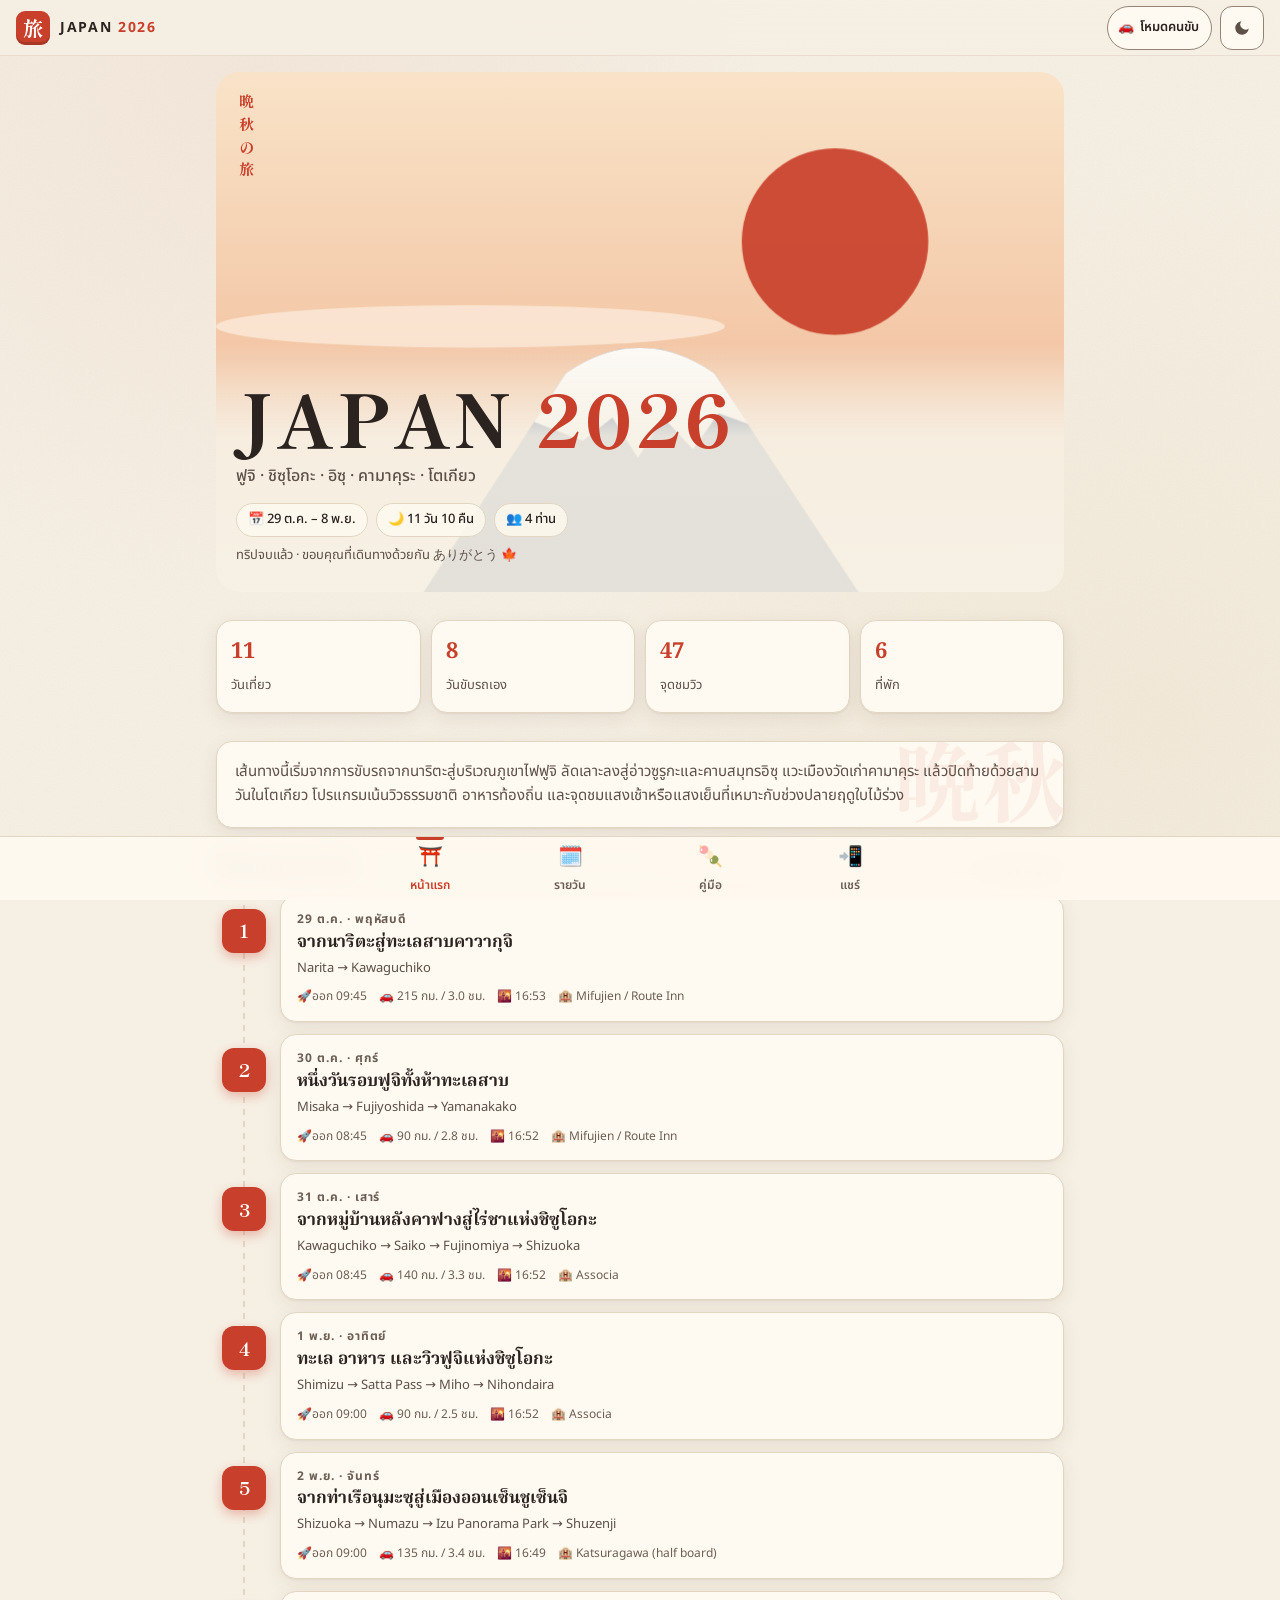
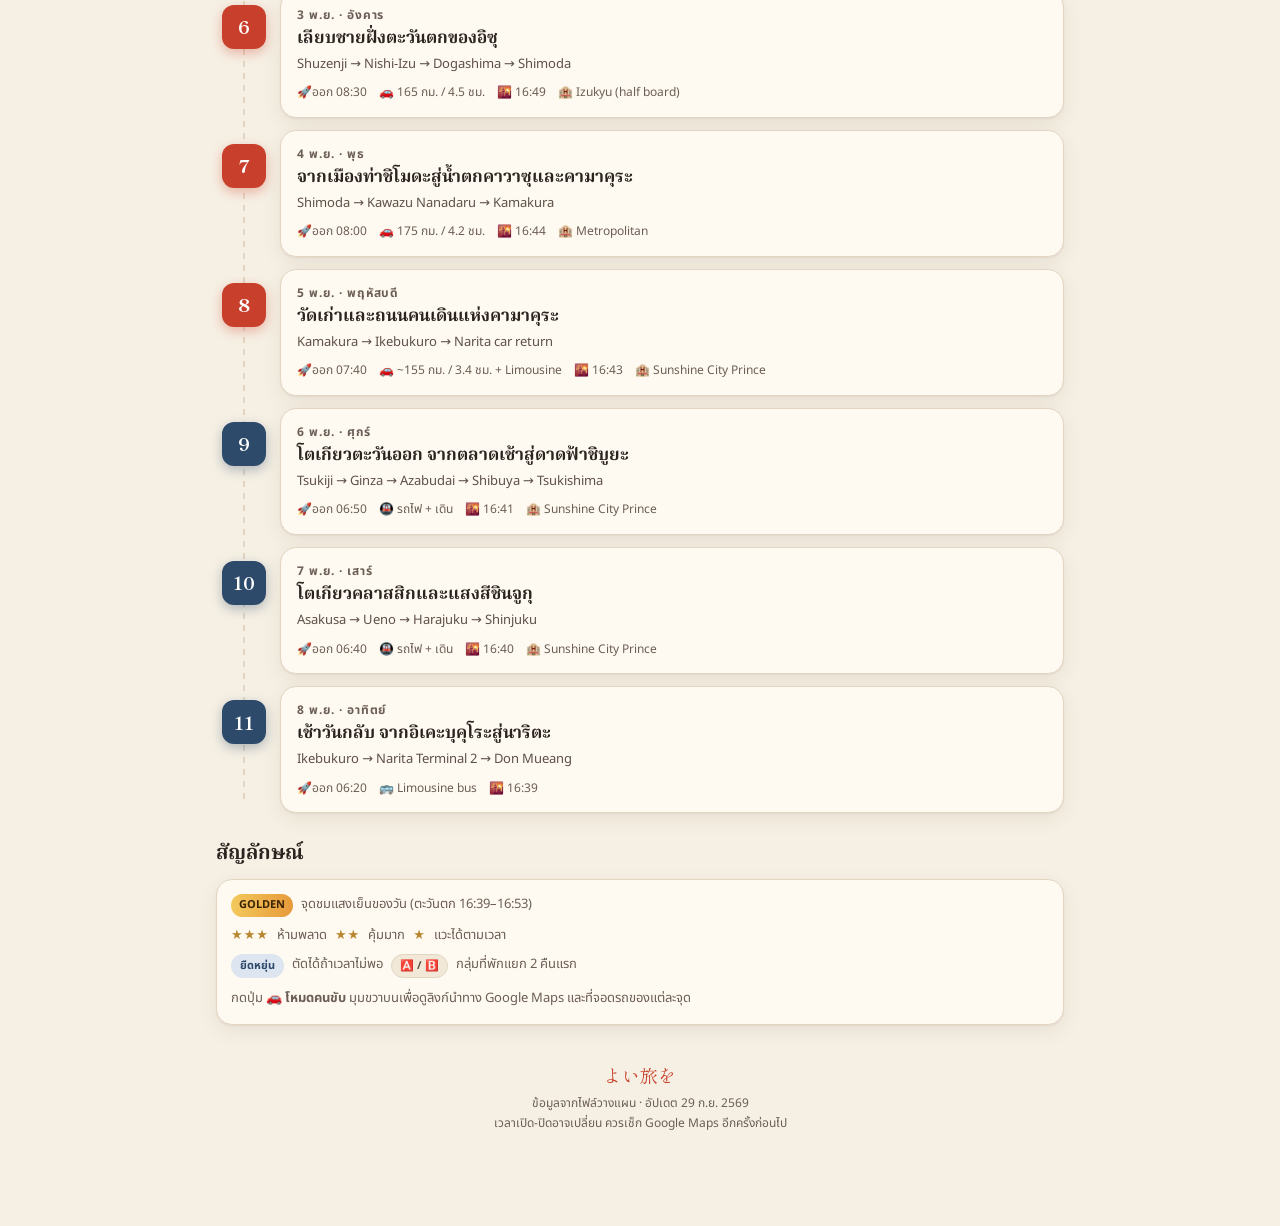
==== commit d72359bd: "Add highlight photos to each day page Three Wikimedia Commons photos per day (1 large + 2 small), st" ====
--- a/site/index.html
+++ b/site/index.html
@@ -60,6 +60,20 @@
 
   <div class="toast" id="toast" role="status" aria-live="polite"></div>
 
+  <dialog class="lightbox" id="lightbox" aria-label="ภาพไฮไลท์ของวัน">
+    <span class="lb-count" id="lbCount" aria-live="polite"></span>
+    <figure>
+      <img id="lbImg" alt="">
+      <figcaption>
+        <b id="lbCap"></b><span id="lbAlt" aria-hidden="true"></span>
+        <small>ภาพ: <a id="lbCredit" target="_blank" rel="noopener"></a></small>
+      </figcaption>
+    </figure>
+    <button class="lb-btn lb-prev" type="button" data-lb="-1" aria-label="ภาพก่อนหน้า">‹</button>
+    <button class="lb-btn lb-next" type="button" data-lb="1" aria-label="ภาพถัดไป">›</button>
+    <button class="lb-btn lb-close" type="button" data-lb="close" aria-label="ปิด">✕</button>
+  </dialog>
+
   <svg width="0" height="0" style="position:absolute" aria-hidden="true">
     <symbol id="leaf" viewBox="0 0 100 100">
       <path d="M50 4 58 30 79 17 72 41 96 44 76 58 86 76 61 68 53 92 51 99 49 99 47 92 39 68 14 76 24 58 4 44 28 41 21 17 42 30Z"/>
--- a/site/styles.css
+++ b/site/styles.css
@@ -328,6 +328,77 @@
 .fact b { font-size: 14px; font-weight: 600; }
 .fact.wide { grid-column: 1 / -1; }
 
+/* ---------- Day photos: 1 large + 2 small ---------- */
+.gallery { display: grid; grid-template-columns: 1fr 1fr; gap: 8px; margin-top: 16px; }
+.g-photo {
+  position: relative; display: block; width: 100%; padding: 0; border: 0; overflow: hidden;
+  aspect-ratio: 4 / 3; border-radius: var(--radius-sm); background: var(--line); cursor: zoom-in;
+  box-shadow: var(--shadow); -webkit-tap-highlight-color: transparent;
+}
+.g-photo:first-child { grid-column: 1 / -1; aspect-ratio: 16 / 10; border-radius: var(--radius); }
+.g-photo img { width: 100%; height: 100%; object-fit: cover; transition: transform .6s cubic-bezier(.2,.7,.2,1); }
+@media (hover: hover) { .g-photo:hover img { transform: scale(1.04); } }
+.g-photo:active img { transform: scale(1.02); }
+.g-photo:focus-visible { outline: 3px solid var(--shu); outline-offset: 2px; }
+/* Captions sit on the photo, so they are always light-on-dark regardless of theme */
+.g-cap {
+  position: absolute; inset: auto 0 0 0; padding: 22px 10px 7px; text-align: left;
+  font-size: 12px; font-weight: 600; line-height: 1.3; color: rgb(255 255 255);
+  background: linear-gradient(transparent, rgb(0 0 0 / .62)); text-shadow: 0 1px 2px rgb(0 0 0 / .45);
+}
+.g-photo:first-child .g-cap { font-size: 14px; padding: 36px 14px 10px; }
+.g-more {
+  position: absolute; top: 8px; right: 8px; padding: 2px 8px; border-radius: 999px;
+  font-size: 12px; font-weight: 700; color: rgb(255 255 255); background: rgb(0 0 0 / .5);
+}
+@media (min-width: 560px) {
+  .gallery { grid-template-columns: 2fr 1fr; grid-template-rows: 1fr 1fr; height: clamp(280px, 44vw, 380px); }
+  .g-photo, .g-photo:first-child { aspect-ratio: auto; height: 100%; }
+  .g-photo:first-child { grid-column: 1; grid-row: 1 / span 2; }
+}
+/* Driver mode: one short strip so the navigation buttons stay near the top */
+body.driver .gallery { grid-template-columns: repeat(3, 1fr); grid-template-rows: none; height: auto; }
+body.driver .g-photo, body.driver .g-photo:first-child { grid-column: auto; grid-row: auto; aspect-ratio: 4 / 3; height: auto; border-radius: var(--radius-sm); }
+body.driver .g-cap { display: none; }
+
+.lightbox {
+  width: 100vw; height: 100dvh; max-width: 100vw; max-height: 100dvh; margin: 0; padding: 0;
+  border: 0; background: transparent; color: rgb(255 255 255);
+}
+.lightbox[open] { display: grid; place-items: center; }
+.lightbox::backdrop { background: rgb(12 9 7 / .94); }
+.lightbox figure {
+  margin: 0; width: min(1200px, 100%); display: grid; gap: 12px;
+  padding: calc(64px + env(safe-area-inset-top, 0px)) 12px calc(84px + var(--safe-b));
+}
+.lightbox img {
+  margin: 0 auto; max-height: calc(100dvh - 230px); object-fit: contain; border-radius: var(--radius-sm);
+  animation: lbIn .28s cubic-bezier(.2,.7,.2,1);
+}
+.lightbox figcaption { text-align: center; line-height: 1.45; }
+.lightbox figcaption b { display: block; font-size: 16px; }
+.lightbox figcaption span { display: block; font-size: 14px; color: rgb(255 255 255 / .8); }
+.lightbox figcaption small { display: block; margin-top: 6px; font-size: 12px; color: rgb(255 255 255 / .7); }
+.lightbox figcaption a { color: inherit; }
+.lb-btn {
+  position: fixed; display: grid; place-items: center; width: 48px; height: 48px; padding: 0;
+  border: 0; border-radius: 50%; cursor: pointer; font-size: 26px; line-height: 1;
+  color: rgb(255 255 255); background: rgb(255 255 255 / .16);
+}
+.lb-btn:hover { background: rgb(255 255 255 / .28); }
+.lb-btn:focus-visible { outline: 3px solid rgb(255 255 255); outline-offset: 2px; }
+.lb-close { top: calc(12px + env(safe-area-inset-top, 0px)); right: 12px; font-size: 20px; }
+.lb-prev, .lb-next { bottom: calc(20px + var(--safe-b)); }
+.lb-prev { left: 16px; }
+.lb-next { right: 16px; }
+.lb-count { position: fixed; top: calc(24px + env(safe-area-inset-top, 0px)); left: 16px; font-size: 13px; color: rgb(255 255 255 / .75); }
+@media (min-width: 760px) {
+  .lb-prev, .lb-next { bottom: auto; top: 50%; transform: translateY(-50%); }
+  .lightbox figure { padding-inline: 80px; padding-bottom: 32px; }
+  .lightbox img { max-height: calc(100dvh - 180px); }
+}
+@keyframes lbIn { from { opacity: 0; transform: scale(.97); } }
+
 .alert {
   display: flex; gap: 12px; padding: 12px 14px; border-radius: var(--radius-sm); margin-top: 12px;
   background: var(--shu-soft); border: 1px solid color-mix(in srgb, var(--shu) 35%, transparent);
